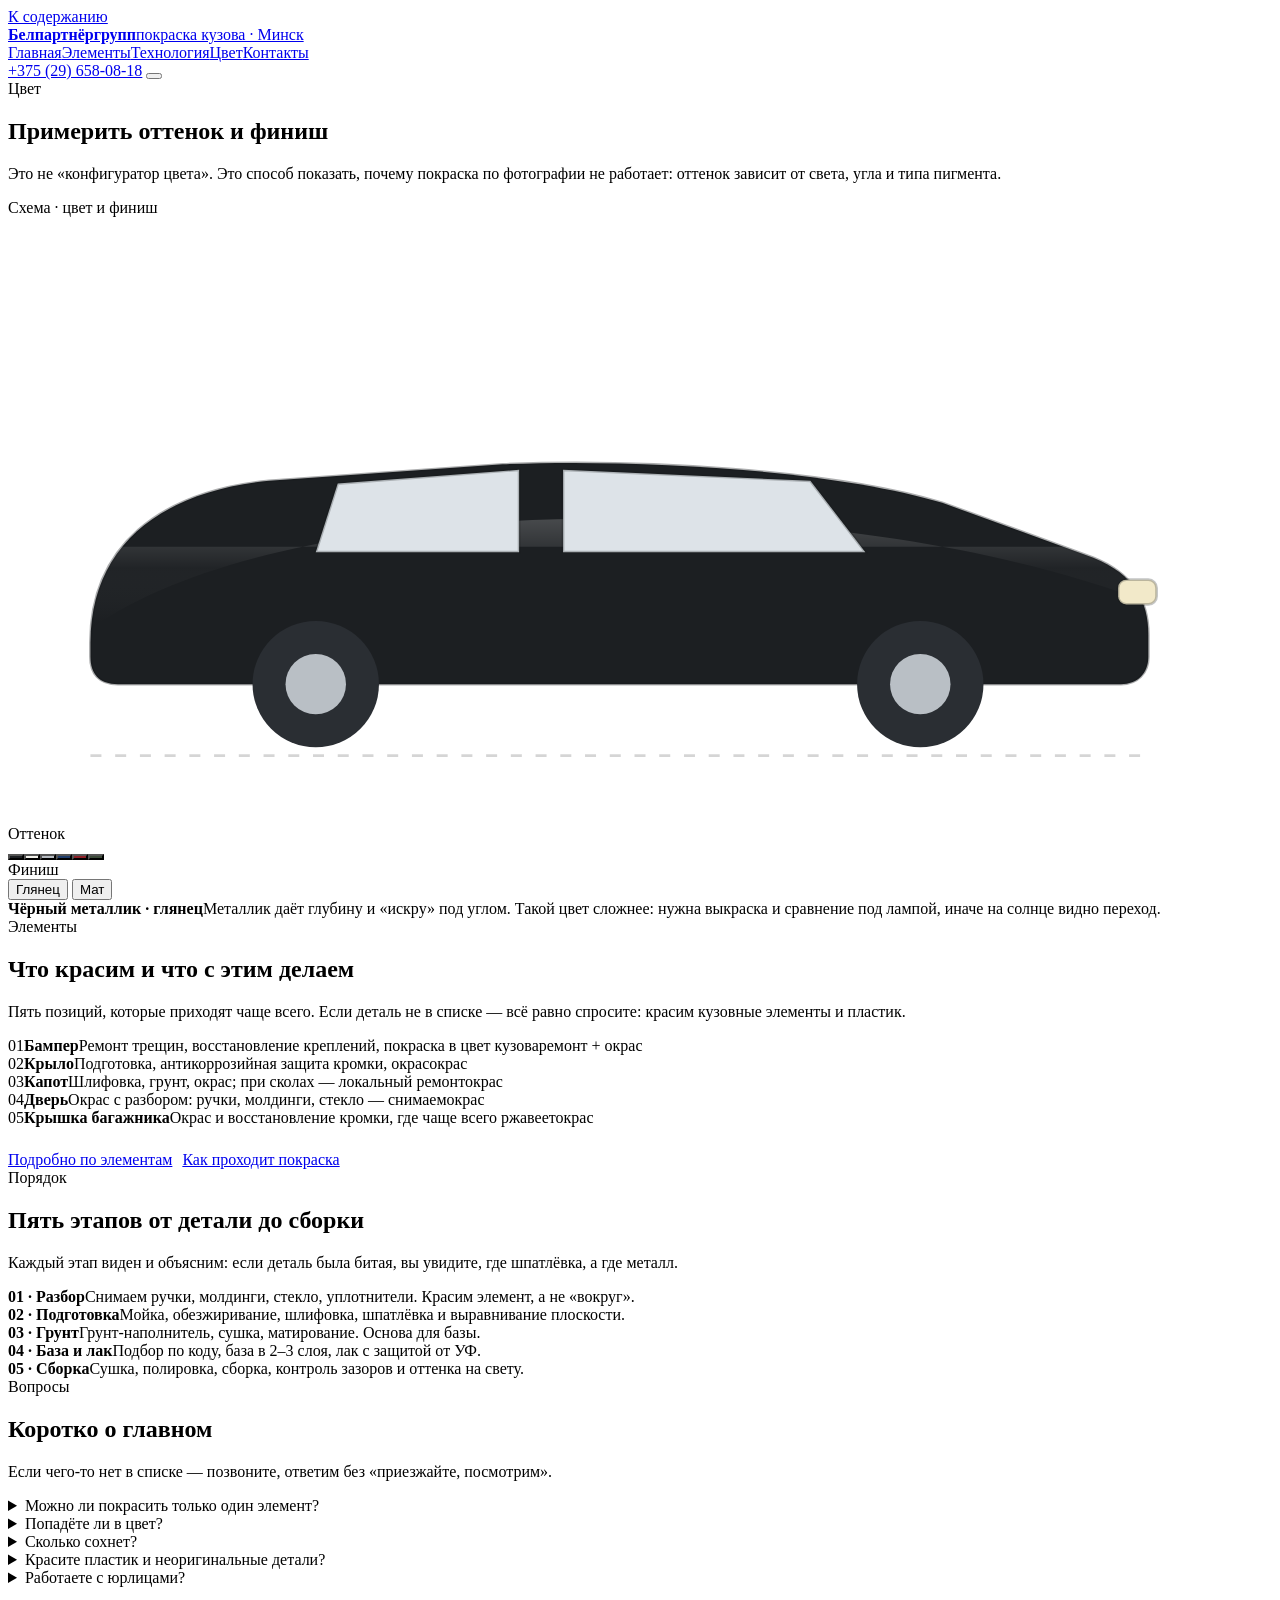
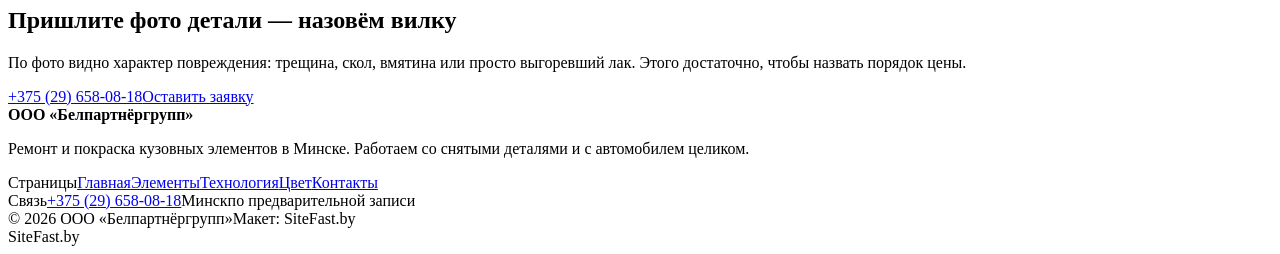
==== index.html @ bff660e7 "index.html" ====
<!DOCTYPE html>
<html lang="ru">
<head>
<meta charset="UTF-8">
<meta name="viewport" content="width=device-width, initial-scale=1.0">
<title>Покраска и ремонт кузовных элементов в Минске — ООО «Белпартнёргрупп»</title>
<meta name="description" content="Ремонт бампера, подготовка к покраске и окрас снятых элементов кузова: бампер, крыло, капот, дверь, крышка багажника. Минск.">
<link rel="preconnect" href="https://fonts.googleapis.com">
<link rel="preconnect" href="https://fonts.gstatic.com" crossorigin>
<link href="https://fonts.googleapis.com/css2?family=Jost:wght@400;500;600&family=PT+Root+UI:wght@400;500;700&display=swap" rel="stylesheet">
<link rel="stylesheet" href="assets/site.css">
</head>
<body id="top">
<a class="skip" href="#main">К содержанию</a>
<header class="top"><div class="wrap in">
  <a class="brand" href="index.html"><b>Белпартнёргрупп</b><span>покраска кузова · Минск</span></a>
  <nav class="nav" id="nav"><a href="index.html" class="on">Главная</a><a href="elements.html">Элементы</a><a href="process.html">Технология</a><a href="color.html">Цвет</a><a href="kontakty.html">Контакты</a></nav>
  <a class="top__tel" href="tel:+375296580818">+375 (29) 658-08-18</a>
  <button class="burger" id="burger" aria-label="Меню"><span></span><span></span><span></span></button>
</div></header>
<main id="main"><section class="sec" id="paint"><div class="wrap">
  <div class="hed">
    <div><span class="micro">Цвет</span><h2>Примерить оттенок и финиш</h2></div>
    <p>Это не «конфигуратор цвета». Это способ показать, почему покраска по фотографии не работает: оттенок зависит от света, угла и типа пигмента.</p>
  </div>
  <div class="paint fx">
  <div class="paint__stage grid-bg">
    <span class="paint__tag">Схема · цвет и финиш</span>
    <svg viewBox="0 0 460 220" role="img" aria-label="Схема автомобиля">
  <defs>
    <linearGradient id="gloss" x1="0" y1="0" x2="0" y2="1">
      <stop offset="0" stop-color="#fff" stop-opacity=".55"/>
      <stop offset=".45" stop-color="#fff" stop-opacity=".06"/>
      <stop offset="1" stop-color="#000" stop-opacity=".18"/>
    </linearGradient>
    <clipPath id="carClip">
      <path d="M30,155 C30,120 55,100 95,96 L180,90 C230,88 300,92 340,104 L395,124 C410,130 415,140 415,152 L415,160 C415,166 411,170 405,170 L40,170 C33,170 30,166 30,160 Z"/>
    </clipPath>
  </defs>
  <path id="bodyPaint" d="M30,155 C30,120 55,100 95,96 L180,90 C230,88 300,92 340,104 L395,124 C410,130 415,140 415,152 L415,160 C415,166 411,170 405,170 L40,170 C33,170 30,166 30,160 Z" fill="#1C1F22" stroke="rgba(22,24,26,.35)" stroke-width="1"/>
  <g clip-path="url(#carClip)"><path id="glossLayer" d="M30,150 C60,128 120,112 200,110 C290,108 360,120 415,140 L415,120 L30,120 Z" fill="url(#gloss)" opacity=".35"/></g>
  <path d="M120,97 L186,92 L186,122 L112,122 Z" fill="#DDE3E8" stroke="rgba(22,24,26,.25)"/>
  <path d="M202,92 L292,96 L312,122 L202,122 Z" fill="#DDE3E8" stroke="rgba(22,24,26,.25)"/>
  <rect x="404" y="132" width="14" height="9" rx="3" fill="#F2E9C9" stroke="rgba(22,24,26,.25)"/>
  <circle cx="112" cy="170" r="23" fill="#2A2E33"/><circle cx="112" cy="170" r="11" fill="#B9BFC5"/>
  <circle cx="332" cy="170" r="23" fill="#2A2E33"/><circle cx="332" cy="170" r="11" fill="#B9BFC5"/>
  <line x1="30" y1="196" x2="415" y2="196" stroke="rgba(22,24,26,.18)" stroke-dasharray="4 5"/>
</svg>
  </div>
  <div class="paint__side">
    <div><span class="micro" style="margin-bottom:8px">Оттенок</span><div class="sw" id="sw"><button type="button" data-c="#1C1F22" data-n="Чёрный металлик" data-k="met" style="background:#1C1F22" aria-pressed="true" aria-label="Чёрный металлик"></button><button type="button" data-c="#F1F0EA" data-n="Белый перламутр" data-k="pearl" style="background:#F1F0EA" aria-label="Белый перламутр"></button><button type="button" data-c="#B7BCC2" data-n="Серебристый" data-k="met" style="background:#B7BCC2" aria-label="Серебристый"></button><button type="button" data-c="#1E3C6B" data-n="Синий металлик" data-k="met" style="background:#1E3C6B" aria-label="Синий металлик"></button><button type="button" data-c="#8E1F26" data-n="Красный" data-k="sol" style="background:#8E1F26" aria-label="Красный"></button><button type="button" data-c="#3B4A38" data-n="Хаки" data-k="sol" style="background:#3B4A38" aria-label="Хаки"></button></div></div>
    <div><span class="micro" style="margin-bottom:8px">Финиш</span><div class="finish" id="finish">
      <button type="button" data-f="gloss" aria-pressed="true">Глянец</button>
      <button type="button" data-f="matte" aria-pressed="false">Мат</button></div></div>
    <div class="paint__read"><b id="pRead">Чёрный металлик · глянец</b><span id="pNote">Металлик даёт глубину и «искру» под углом. Такой цвет сложнее: нужна выкраска и сравнение под лампой, иначе на солнце видно переход.</span></div>
  </div>
</div>
</div></section>

<section class="sec sec--paper"><div class="wrap">
  <div class="hed">
    <div><span class="micro">Элементы</span><h2>Что красим и что с этим делаем</h2></div>
    <p>Пять позиций, которые приходят чаще всего. Если деталь не в списке — всё равно спросите: красим кузовные элементы и пластик.</p>
  </div>
  <div class="el"><div class="el__row"><span class="el__n">01</span><b>Бампер</b><span>Ремонт трещин, восстановление креплений, покраска в цвет кузова</span><span class="mark">ремонт + окрас</span></div><div class="el__row"><span class="el__n">02</span><b>Крыло</b><span>Подготовка, антикоррозийная защита кромки, окрас</span><span class="mark">окрас</span></div><div class="el__row"><span class="el__n">03</span><b>Капот</b><span>Шлифовка, грунт, окрас; при сколах — локальный ремонт</span><span class="mark">окрас</span></div><div class="el__row"><span class="el__n">04</span><b>Дверь</b><span>Окрас с разбором: ручки, молдинги, стекло — снимаем</span><span class="mark">окрас</span></div><div class="el__row"><span class="el__n">05</span><b>Крышка багажника</b><span>Окрас и восстановление кромки, где чаще всего ржавеет</span><span class="mark">окрас</span></div></div>
  <div style="display:flex;gap:10px;flex-wrap:wrap;margin-top:24px">
    <a class="btn btn--dark" href="elements.html">Подробно по элементам</a>
    <a class="btn" style="border-color:var(--line)" href="process.html">Как проходит покраска</a>
  </div>
</div></section>

<section class="sec"><div class="wrap">
  <div class="hed"><div><span class="micro">Порядок</span><h2>Пять этапов от детали до сборки</h2></div>
  <p>Каждый этап виден и объясним: если деталь была битая, вы увидите, где шпатлёвка, а где металл.</p></div>
  <div class="steps">
    <div class="step"><b>01 · Разбор</b><span>Снимаем ручки, молдинги, стекло, уплотнители. Красим элемент, а не «вокруг».</span></div>
    <div class="step"><b>02 · Подготовка</b><span>Мойка, обезжиривание, шлифовка, шпатлёвка и выравнивание плоскости.</span></div>
    <div class="step"><b>03 · Грунт</b><span>Грунт-наполнитель, сушка, матирование. Основа для базы.</span></div>
    <div class="step"><b>04 · База и лак</b><span>Подбор по коду, база в 2–3 слоя, лак с защитой от УФ.</span></div>
    <div class="step"><b>05 · Сборка</b><span>Сушка, полировка, сборка, контроль зазоров и оттенка на свету.</span></div>
  </div>
</div></section>

<section class="sec sec--paper"><div class="wrap">
  <div class="hed"><div><span class="micro">Вопросы</span><h2>Коротко о главном</h2></div><p>Если чего-то нет в списке — позвоните, ответим без «приезжайте, посмотрим».</p></div>
  <div class="qa">
    <details><summary>Можно ли покрасить только один элемент?</summary><p>Да, это основной формат работы: привозите снятый бампер, крыло или дверь. При частичной покраске на автомобиле показываем, как будет выглядеть переход.</p></details>
    <details><summary>Попадёте ли в цвет?</summary><p>Подбираем по коду краски и проверяем выкраской под лампой. На металлике и перламутре всегда есть допуск: даже заводские детали из разных партий отличаются.</p></details>
    <details><summary>Сколько сохнет?</summary><p>Зависит от лака и температуры в камере. Точный срок называем после осмотра детали, потому что он зависит от объёма ремонта.</p></details>
    <details><summary>Красите пластик и неоригинальные детали?</summary><p>Да, с правильным грунтом по пластику. Неоригинальные детали часто требуют больше подготовки — об этом скажем заранее.</p></details>
    <details><summary>Работаете с юрлицами?</summary><p>Да, ООО работает по договору. Условия и закрывающие документы обсуждаем при заказе.</p></details>
  </div>
</div></section>

<section class="sec"><div class="wrap"><div class="cta">
  <div><h2>Пришлите фото детали — назовём вилку</h2><p>По фото видно характер повреждения: трещина, скол, вмятина или просто выгоревший лак. Этого достаточно, чтобы назвать порядок цены.</p></div>
  <div class="cta__b"><a class="btn btn--light" href="tel:+375296580818">+375 (29) 658-08-18</a><a class="btn btn--ghost" href="kontakty.html">Оставить заявку</a></div>
</div></div></section></main>
<footer class="foot"><div class="wrap">
  <div class="foot__grid">
    <div><b>ООО «Белпартнёргрупп»</b><p>Ремонт и покраска кузовных элементов в Минске. Работаем со снятыми деталями и с автомобилем целиком.</p></div>
    <div><span class="micro">Страницы</span><a href="index.html">Главная</a><a href="elements.html">Элементы</a><a href="process.html">Технология</a><a href="color.html">Цвет</a><a href="kontakty.html">Контакты</a></div>
    <div><span class="micro">Связь</span><a href="tel:+375296580818">+375 (29) 658-08-18</a><span>Минск</span><span>по предварительной записи</span></div>
  </div>
  <div class="foot__bot"><span>© <span id="yr">2026</span> ООО «Белпартнёргрупп»</span><span>Макет: SiteFast.by</span></div>
</div></footer>
<div class="wm">SiteFast.by</div>
<script src="assets/site.js"></script>
</body>
</html>
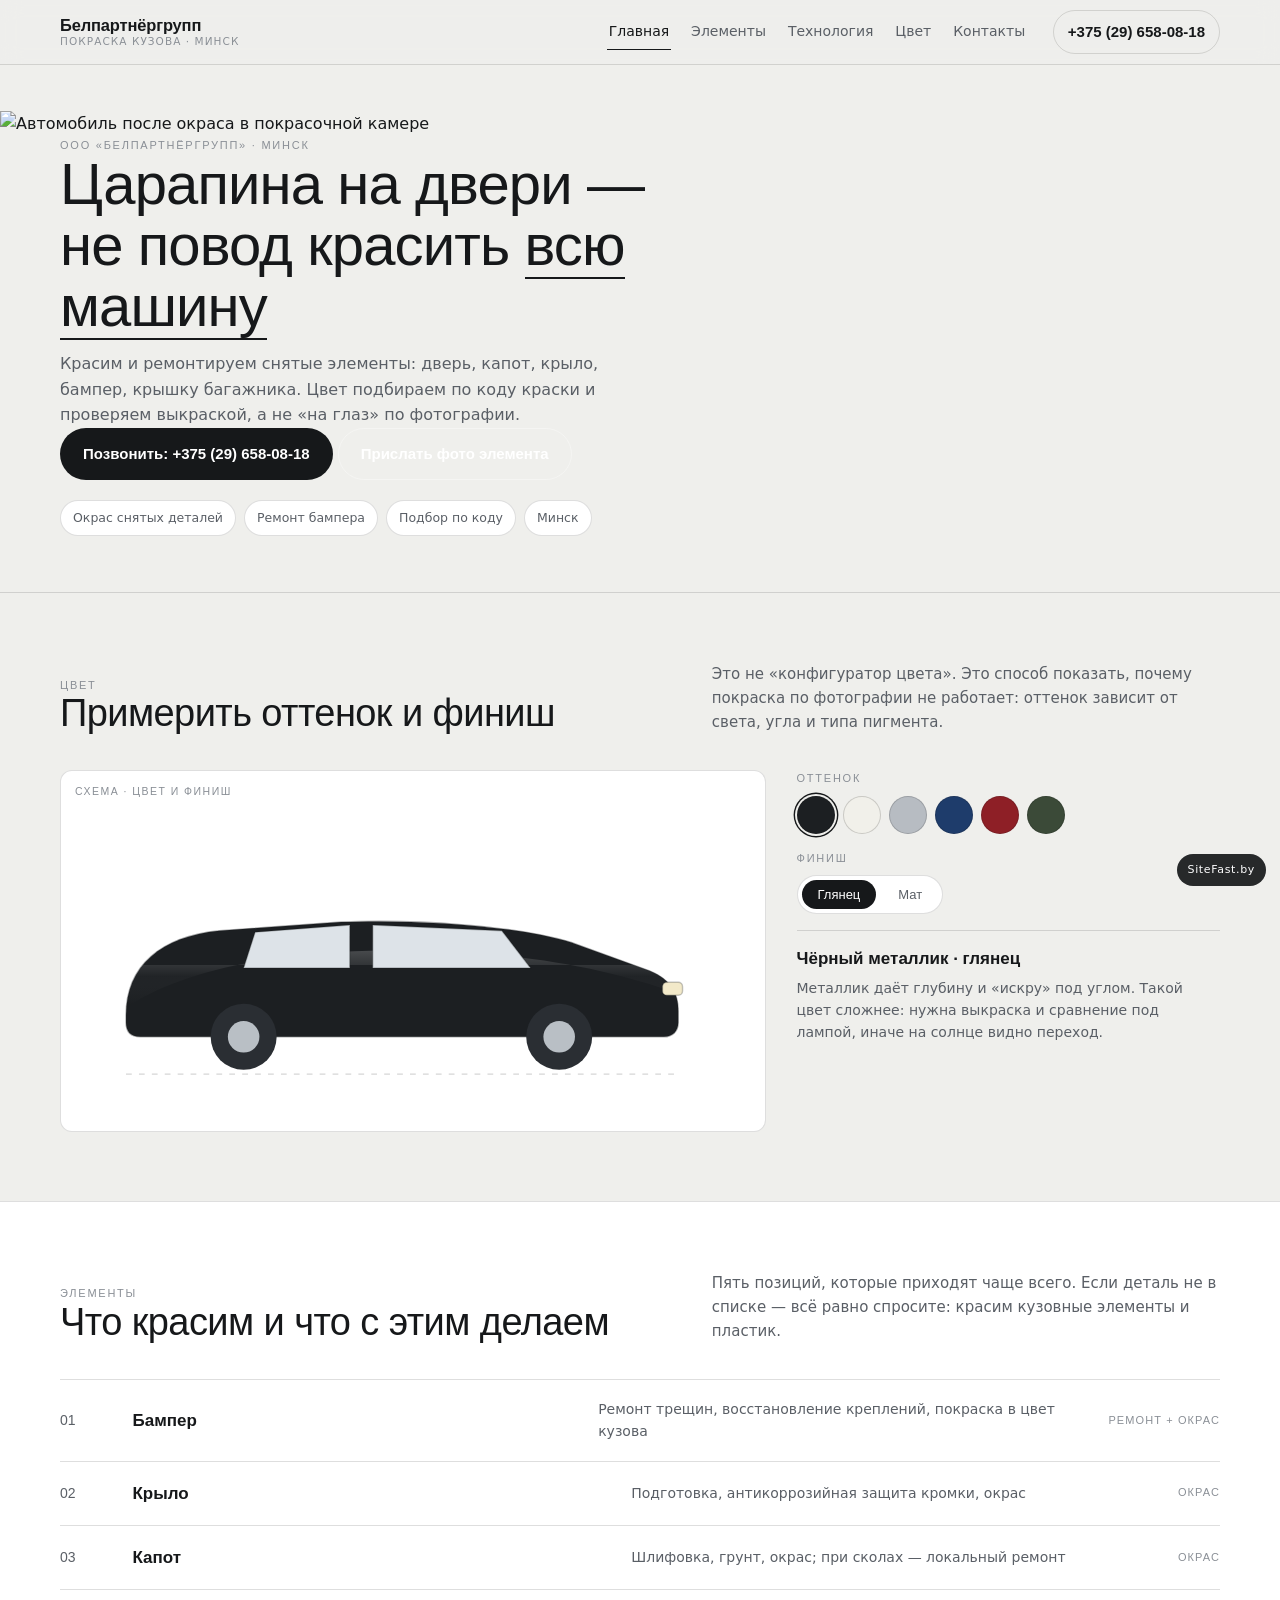
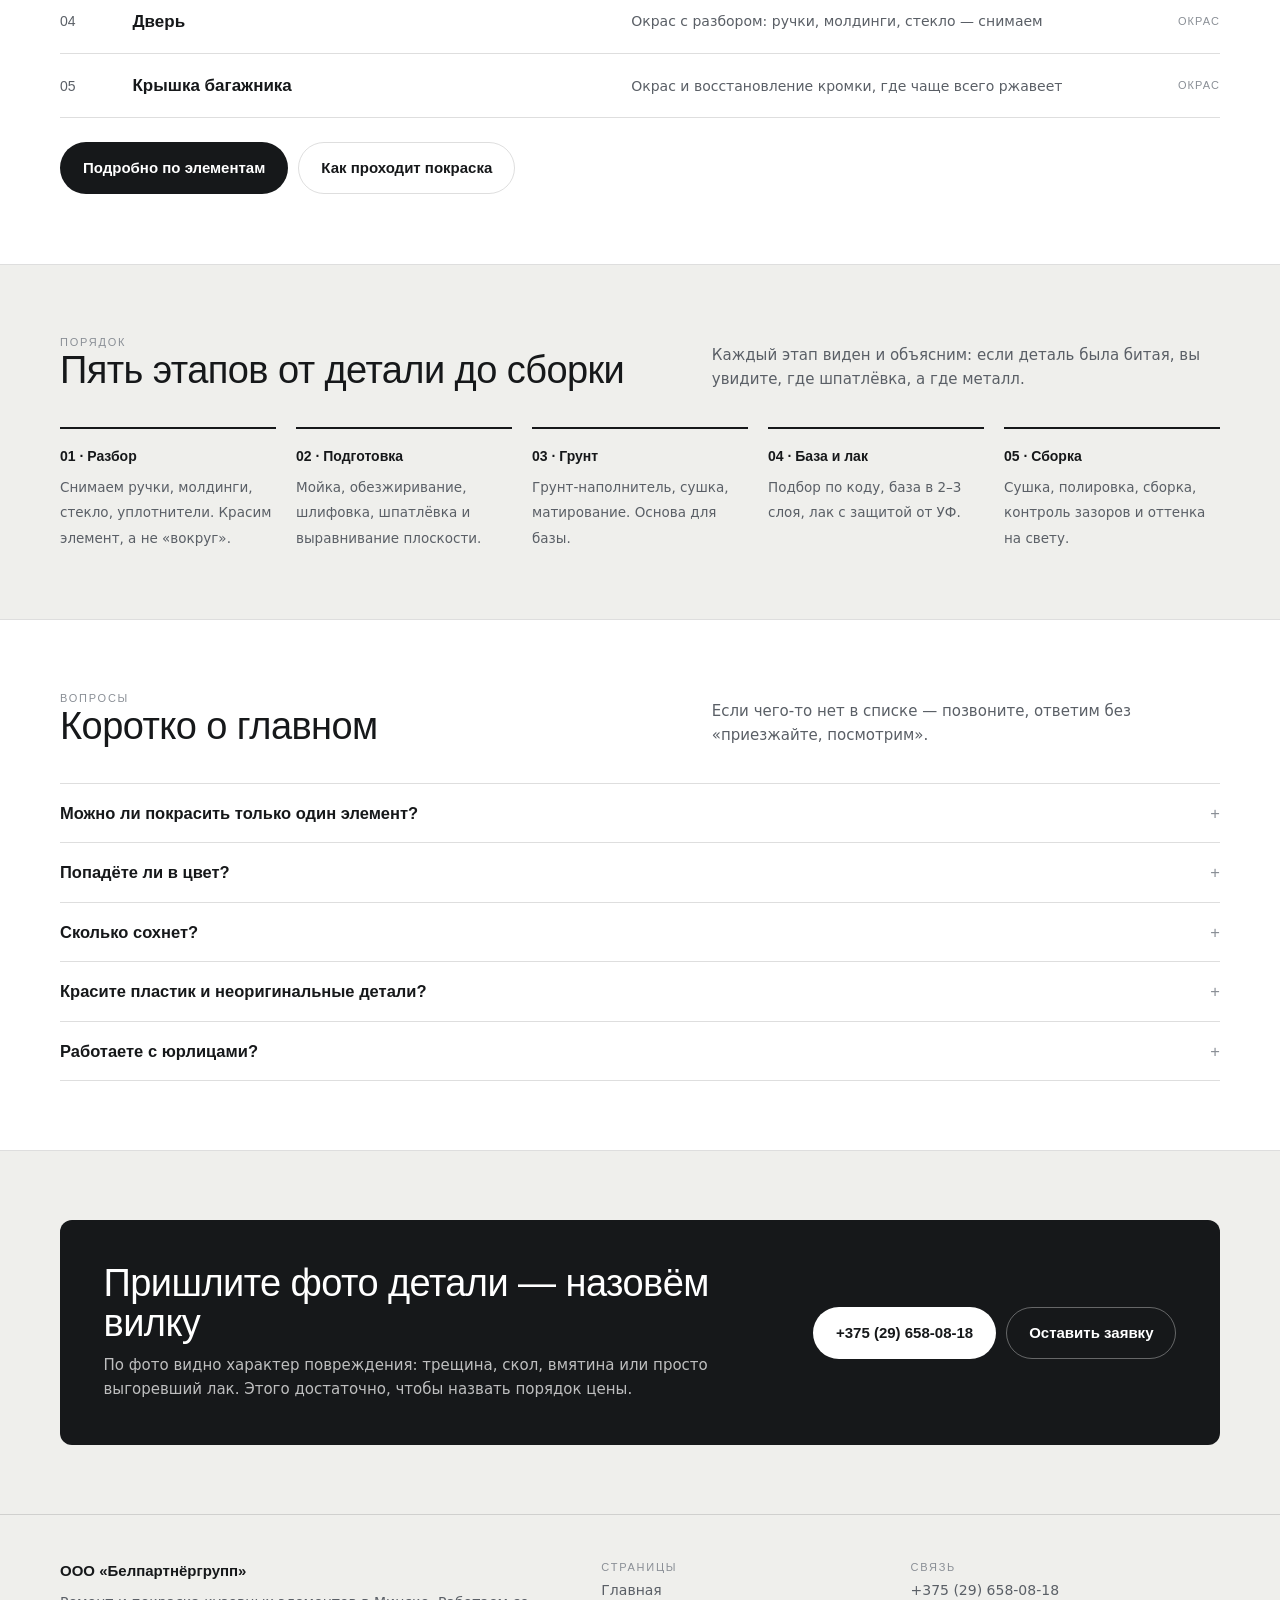
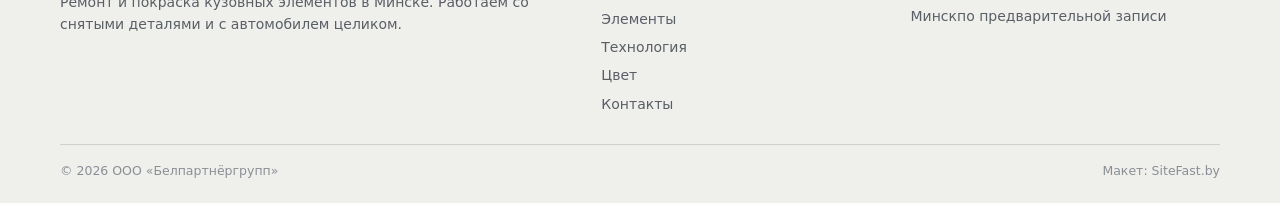
==== commit 8656b88b: "hero с фото: index.html" ====
--- a/index.html
+++ b/index.html
@@ -18,7 +18,24 @@
   <a class="top__tel" href="tel:+375296580818">+375 (29) 658-08-18</a>
   <button class="burger" id="burger" aria-label="Меню"><span></span><span></span><span></span></button>
 </div></header>
-<main id="main"><section class="sec" id="paint"><div class="wrap">
+<main id="main"><section class="hero hero--photo">
+  <img class="hero__bg" src="assets/hero-car.jpg" alt="Автомобиль после окраса в покрасочной камере" loading="eager">
+  <div class="hero__shade"></div>
+  <div class="wrap hero__in">
+    <div class="hero__card">
+      <span class="micro">ООО «Белпартнёргрупп» · Минск</span>
+      <h1>Царапина на двери —<br>не повод красить <em>всю машину</em></h1>
+      <p class="lead">Красим и ремонтируем снятые элементы: дверь, капот, крыло, бампер, крышку багажника. Цвет подбираем по коду краски и проверяем выкраской, а не «на глаз» по фотографии.</p>
+      <div class="hero__cta">
+        <a class="btn btn--dark" href="tel:+375296580818">Позвонить: +375 (29) 658-08-18</a>
+        <a class="btn btn--ghost" href="kontakty.html">Прислать фото элемента</a>
+      </div>
+      <div class="hero__facts">
+        <span>Окрас снятых деталей</span><span>Ремонт бампера</span><span>Подбор по коду</span><span>Минск</span>
+      </div>
+    </div>
+  </div>
+</section><section class="sec" id="paint"><div class="wrap">
   <div class="hed">
     <div><span class="micro">Цвет</span><h2>Примерить оттенок и финиш</h2></div>
     <p>Это не «конфигуратор цвета». Это способ показать, почему покраска по фотографии не работает: оттенок зависит от света, угла и типа пигмента.</p>
--- a/assets/site.css
+++ b/assets/site.css
@@ -0,0 +1,137 @@
+:root{
+  --bg:#EFEFEC; --card:#FFFFFF; --ink:#16181A; --ink2:#5A5F66; --ink3:#8A8F96;
+  --line:rgba(22,24,26,.14); --line2:rgba(22,24,26,.07);
+  --r:12px; --gap:clamp(16px,2.4vw,32px);
+  --maxw:1220px; --ease:cubic-bezier(.22,.61,.36,1);
+}
+*{box-sizing:border-box;margin:0;padding:0}
+html{scroll-behavior:smooth}
+body{background:var(--bg);color:var(--ink);font-family:'PT Root UI',system-ui,-apple-system,Segoe UI,sans-serif;font-size:16px;line-height:1.6;-webkit-font-smoothing:antialiased}
+img{max-width:100%;display:block}
+a{color:inherit;text-decoration:none}
+.wrap{max-width:var(--maxw);margin:0 auto;padding:0 clamp(16px,3vw,30px)}
+.skip{position:absolute;left:-9999px}
+.skip:focus{left:12px;top:12px;background:#fff;padding:8px 12px;border-radius:6px;z-index:99}
+.micro{font-family:'Jost',sans-serif;font-size:11px;letter-spacing:.16em;text-transform:uppercase;color:var(--ink3);display:block}
+h1,h2,h3,.disp{font-family:'Jost',sans-serif;font-weight:500;letter-spacing:-.015em;line-height:1.05}
+h1{font-size:clamp(30px,4.6vw,58px)}
+h2{font-size:clamp(24px,3.2vw,38px)}
+h3{font-size:clamp(17px,1.5vw,21px);font-weight:600;letter-spacing:0}
+p{max-width:66ch}
+.lead{color:var(--ink2);font-size:clamp(15px,1.25vw,17.5px);margin-top:14px}
+em{font-style:normal;border-bottom:2px solid var(--ink)}
+/* шапка */
+.top{position:sticky;top:0;z-index:50;background:rgba(239,239,236,.94);backdrop-filter:blur(10px);border-bottom:1px solid var(--line)}
+.top .in{display:flex;align-items:center;gap:clamp(10px,2vw,28px);height:64px}
+.brand{display:flex;flex-direction:column;line-height:1.15}
+.brand b{font-family:'Jost',sans-serif;font-size:16.5px;font-weight:600;letter-spacing:-.01em}
+.brand span{font-size:10.5px;letter-spacing:.1em;text-transform:uppercase;color:var(--ink3)}
+.nav{display:flex;gap:clamp(8px,1.4vw,20px);margin-left:auto;font-size:14px}
+.nav a{color:var(--ink2);padding:6px 2px;border-bottom:1.5px solid transparent}
+.nav a:hover{color:var(--ink)}
+.nav a.on{color:var(--ink);border-color:var(--ink)}
+.top__tel{font-family:'Jost',sans-serif;font-weight:600;font-size:15px;white-space:nowrap;border:1px solid var(--line);padding:9px 14px;border-radius:100px}
+.top__tel:hover{background:var(--ink);color:#fff;border-color:var(--ink)}
+.burger{display:none;width:40px;height:40px;background:none;border:1px solid var(--line);border-radius:8px;flex-direction:column;justify-content:center;align-items:center;gap:4px;cursor:pointer}
+.burger span{width:16px;height:1.6px;background:var(--ink);display:block}
+@media(max-width:900px){
+  .nav{position:fixed;inset:64px 0 auto;background:#fff;flex-direction:column;padding:14px 20px 20px;border-bottom:1px solid var(--line);transform:translateY(-120%);transition:transform .3s var(--ease);margin:0}
+  .nav.open{transform:none}
+  .nav a{padding:11px 0;border-bottom:1px solid var(--line2);font-size:16px}
+  .burger{display:flex;margin-left:auto}
+  .top__tel{display:none}
+}
+/* секции */
+.sec{padding:clamp(38px,5.4vw,78px) 0}
+.sec--tight{padding:clamp(26px,3.4vw,48px) 0}
+.sec--paper{background:#fff;border-top:1px solid var(--line);border-bottom:1px solid var(--line)}
+.hed{display:grid;grid-template-columns:minmax(0,1.1fr) minmax(0,.9fr);gap:var(--gap);align-items:end;margin-bottom:clamp(20px,3vw,36px)}
+.hed p{color:var(--ink2);font-size:15px}
+@media(max-width:820px){.hed{grid-template-columns:1fr}}
+/* сетка чертёжная */
+.grid-bg{background-image:linear-gradient(var(--line2) 1px,transparent 1px),linear-gradient(90deg,var(--line2) 1px,transparent 1px);background-size:28px 28px}
+.foot{border-top:1px solid var(--line);padding:clamp(26px,3.4vw,44px) 0 22px;font-size:14px;color:var(--ink2)}
+.foot__grid{display:grid;grid-template-columns:1.3fr .7fr .8fr;gap:clamp(18px,3vw,40px)}
+.foot__grid b{color:var(--ink);font-family:'Jost',sans-serif;font-size:15px;display:block;margin-bottom:8px}
+.foot__grid a{display:block;padding:3px 0}
+.foot__grid a:hover{color:var(--ink)}
+.foot__bot{display:flex;justify-content:space-between;gap:12px;flex-wrap:wrap;margin-top:26px;padding-top:16px;border-top:1px solid var(--line);font-size:12.5px;color:var(--ink3)}
+@media(max-width:760px){.foot__grid{grid-template-columns:1fr}}
+.wm{position:fixed;right:14px;bottom:14px;z-index:60;background:var(--ink);color:#fff;font-size:11px;letter-spacing:.06em;padding:7px 11px;border-radius:100px;opacity:.92}
+@media(max-width:520px){.wm{right:10px;bottom:10px;font-size:10px;padding:6px 9px}}
+/* примерочная цвета */
+.paint{display:grid;grid-template-columns:minmax(0,1.25fr) minmax(0,.75fr);gap:var(--gap);align-items:start}
+@media(max-width:880px){.paint{grid-template-columns:1fr}}
+.paint__stage{background:#fff;border:1px solid var(--line);border-radius:var(--r);padding:clamp(12px,2vw,22px);position:relative;overflow:hidden}
+.paint__stage svg{width:100%;height:auto;display:block}
+.paint__tag{position:absolute;left:14px;top:12px;font-family:'Jost',sans-serif;font-size:10.5px;letter-spacing:.14em;text-transform:uppercase;color:var(--ink3)}
+.paint__side{display:grid;gap:16px}
+.sw{display:flex;flex-wrap:wrap;gap:8px}
+.sw button{width:38px;height:38px;border-radius:50%;border:1px solid rgba(22,24,26,.18);cursor:pointer;position:relative;transition:transform .18s var(--ease)}
+.sw button:hover{transform:scale(1.08)}
+.sw button[aria-pressed="true"]{box-shadow:0 0 0 2px var(--bg),0 0 0 3.4px var(--ink)}
+.finish{display:flex;gap:6px;background:#fff;border:1px solid var(--line);border-radius:100px;padding:4px;width:fit-content}
+.finish button{border:0;background:none;font-family:'Jost',sans-serif;font-size:13px;padding:7px 16px;border-radius:100px;cursor:pointer;color:var(--ink2)}
+.finish button[aria-pressed="true"]{background:var(--ink);color:#fff}
+.paint__read{border-top:1px solid var(--line);padding-top:14px;font-size:14px;color:var(--ink2)}
+.paint__read b{color:var(--ink);font-family:'Jost',sans-serif;font-size:17px;display:block;margin-bottom:4px}
+/* элементы */
+.el{display:grid;gap:0;border-top:1px solid var(--line)}
+.el__row{display:grid;grid-template-columns:52px minmax(0,1fr) minmax(0,1.1fr) auto;gap:clamp(10px,1.6vw,22px);align-items:center;padding:18px 0;border-bottom:1px solid var(--line)}
+.el__row:hover{background:rgba(255,255,255,.6)}
+.el__n{font-family:'Jost',sans-serif;font-size:13px;color:var(--ink3)}
+.el__row b{font-family:'Jost',sans-serif;font-weight:600;font-size:17px}
+.el__row span{font-size:14px;color:var(--ink2)}
+.el__row .mark{font-family:'Jost',sans-serif;font-size:11px;letter-spacing:.1em;text-transform:uppercase;color:var(--ink3);white-space:nowrap}
+@media(max-width:760px){.el__row{grid-template-columns:36px 1fr;row-gap:6px}.el__row span{grid-column:2}.el__row .mark{grid-column:2}}
+/* шаги */
+.steps{display:grid;grid-template-columns:repeat(5,1fr);gap:clamp(10px,1.6vw,20px);counter-reset:s}
+.step{padding-top:16px;border-top:2px solid var(--ink)}
+.step b{font-family:'Jost',sans-serif;font-size:14px;display:block;margin-bottom:6px}
+.step span{font-size:13.5px;color:var(--ink2)}
+@media(max-width:880px){.steps{grid-template-columns:1fr 1fr}}
+@media(max-width:520px){.steps{grid-template-columns:1fr}}
+/* паспорт-таблица */
+.spec{border:1px solid var(--line);border-radius:var(--r);overflow:hidden;background:#fff}
+.spec__row{display:grid;grid-template-columns:minmax(0,.9fr) minmax(0,1.1fr);gap:12px;padding:13px 16px;border-bottom:1px solid var(--line2);font-size:14.5px}
+.spec__row:last-child{border-bottom:0}
+.spec__row span:first-child{color:var(--ink3);font-family:'Jost',sans-serif;font-size:12.5px;letter-spacing:.06em;text-transform:uppercase}
+/* cta */
+.cta{background:var(--ink);color:#fff;border-radius:var(--r);padding:clamp(22px,3.4vw,44px);display:grid;grid-template-columns:minmax(0,1.2fr) minmax(0,.8fr);gap:clamp(16px,3vw,36px);align-items:center}
+.cta h2{color:#fff}
+.cta p{color:rgba(255,255,255,.72);font-size:15px;margin-top:10px}
+.cta__b{display:flex;flex-wrap:wrap;gap:10px;justify-content:flex-end}
+@media(max-width:760px){.cta{grid-template-columns:1fr}.cta__b{justify-content:flex-start}}
+.btn{display:inline-flex;align-items:center;gap:8px;font-family:'Jost',sans-serif;font-weight:600;font-size:15px;padding:13px 22px;border-radius:100px;border:1px solid transparent;cursor:pointer;transition:transform .18s var(--ease),background .18s}
+.btn:hover{transform:translateY(-1px)}
+.btn--dark{background:var(--ink);color:#fff}
+.btn--light{background:#fff;color:var(--ink)}
+.btn--ghost{border-color:rgba(255,255,255,.34);color:#fff}
+/* hero */
+.hero{padding:clamp(24px,3.6vw,50px) 0 clamp(30px,4.4vw,60px);border-bottom:1px solid var(--line)}
+.hero__in{display:grid;grid-template-columns:minmax(0,1.05fr) minmax(0,.95fr);gap:clamp(18px,3.4vw,50px);align-items:center}
+@media(max-width:900px){.hero__in{grid-template-columns:1fr}}
+.hero__fig{border-radius:var(--r);overflow:hidden;border:1px solid var(--line);position:relative}
+.hero__fig img{width:100%;height:clamp(220px,32vw,420px);object-fit:cover}
+.hero__fig figcaption{position:absolute;left:0;right:0;bottom:0;padding:8px 12px;font-size:11.5px;color:#fff;background:linear-gradient(transparent,rgba(0,0,0,.55))}
+.hero__facts{display:flex;flex-wrap:wrap;gap:8px;margin-top:20px}
+.hero__facts span{font-size:12.5px;border:1px solid var(--line);border-radius:100px;padding:7px 12px;color:var(--ink2);background:#fff}
+/* faq */
+.qa{border-top:1px solid var(--line)}
+.qa details{border-bottom:1px solid var(--line)}
+.qa summary{cursor:pointer;padding:16px 0;font-family:'Jost',sans-serif;font-size:16.5px;font-weight:600;list-style:none;display:flex;justify-content:space-between;gap:14px}
+.qa summary::-webkit-details-marker{display:none}
+.qa summary::after{content:"+";color:var(--ink3);font-weight:400}
+.qa details[open] summary::after{content:"–"}
+.qa p{padding:0 0 16px;color:var(--ink2);font-size:15px}
+/* формы */
+.form{display:grid;gap:12px;max-width:560px}
+.field label{display:block;font-size:12.5px;color:var(--ink3);font-family:'Jost',sans-serif;letter-spacing:.06em;text-transform:uppercase;margin-bottom:6px}
+.field input,.field select,.field textarea{width:100%;font-family:inherit;font-size:15px;padding:12px 14px;border:1px solid var(--line);border-radius:10px;background:#fff;color:var(--ink)}
+.field input:focus,.field select:focus,.field textarea:focus{outline:2px solid var(--ink);outline-offset:1px}
+.field.err input,.field.err select,.field.err textarea{border-color:#B3261E;background:#FDF3F2}
+.note{font-size:13.5px;color:var(--ink2)}
+.note.on{color:var(--ink);font-weight:500}
+/* reveal */
+.js .fx{opacity:0;transform:translateY(14px);transition:opacity .6s var(--ease),transform .6s var(--ease)}
+.js .fx.in{opacity:1;transform:none}
